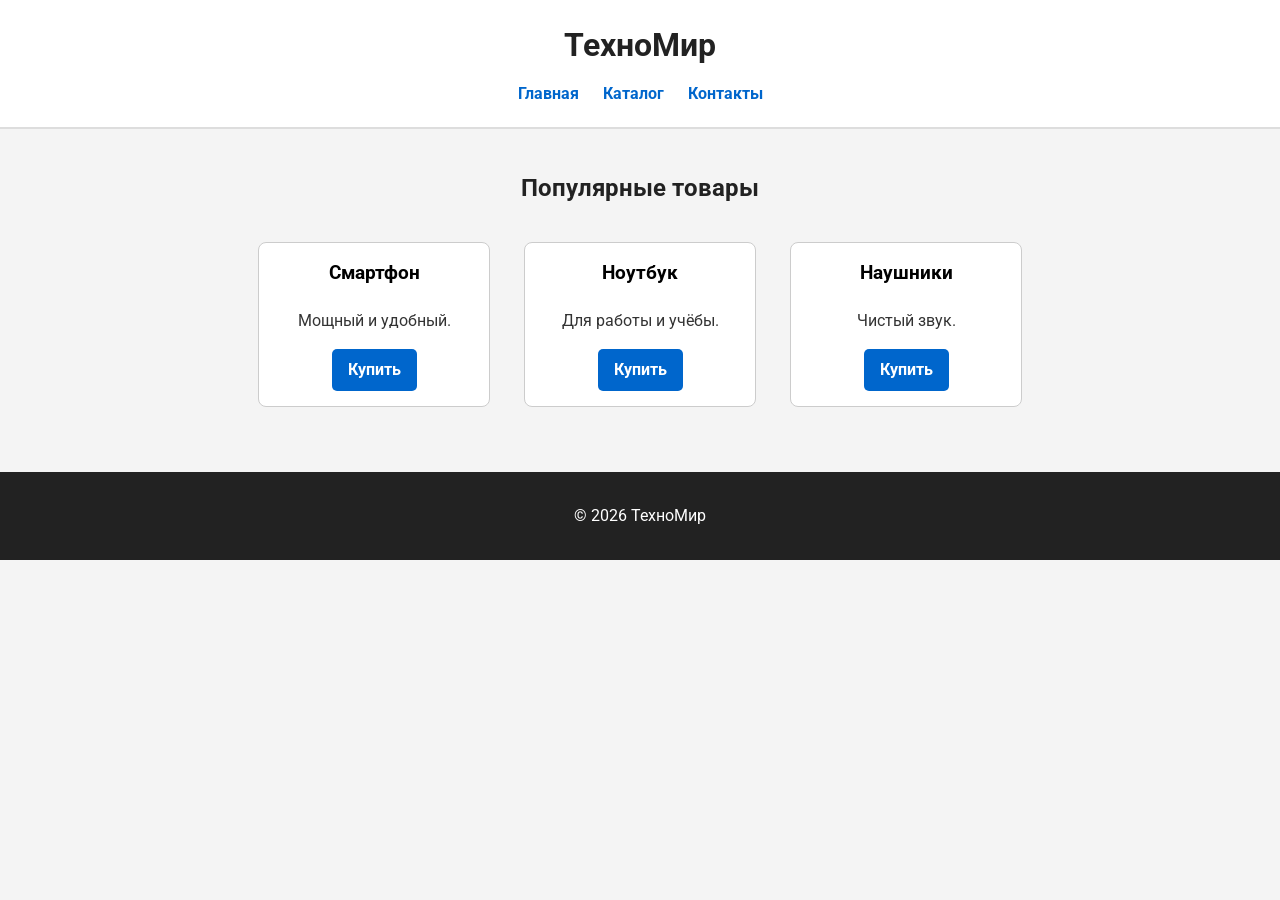
==== index.html @ f3bccc3f "Магазин электроники" ====
<!DOCTYPE html>
<html lang="ru">
<head>
    <meta charset="UTF-8">
    <meta name="viewport" content="width=device-width, initial-scale=1.0">
    <title>Магазин электроники "ТехноМир"</title>
    <link rel="stylesheet" href="css/normalize.css">
    <link rel="stylesheet" href="css/style.css">
</head>
<body>
    <header>
        <h1>ТехноМир</h1>
        <nav>
            <a href="#">Главная</a>
            <a href="#">Каталог</a>
            <a href="#">Контакты</a>
        </nav>
    </header>
    <main>
        <section class="products">
            <h2>Популярные товары</h2>
            <div class="product-card">
                <h3>Смартфон</h3>
                <p>Мощный и удобный.</p>
                <a href="#" class="btn">Купить</a>
            </div>
            <div class="product-card">
                <h3>Ноутбук</h3>
                <p>Для работы и учёбы.</p>
                <a href="#" class="btn">Купить</a>
            </div>
            <div class="product-card">
                <h3>Наушники</h3>
                <p>Чистый звук.</p>
                <a href="#" class="btn">Купить</a>
            </div>
        </section>
    </main>
    <footer>
        <p>&copy; 2026 ТехноМир</p>
    </footer>
</body>
</html>
---- css/style.css ----
/* Шрифт из Google Fonts */
@import url('https://fonts.googleapis.com/css2?family=Roboto:wght@400;700&display=swap');

/* Базовые стили страницы */
body {
    font-family: 'Roboto', sans-serif;
    font-size: 16px;
    font-weight: 400;
    line-height: 1.6;
    text-align: left;
    color: #333333;
    background-color: #f4f4f4;
    margin: 0;
    padding: 0;
}

/* Ссылки */
a {
    color: #0066cc;
    text-decoration: none;
}
a:hover {
    color: #004499;
    text-decoration: underline;
}

/* Шапка сайта */
header {
    background-color: #ffffff;
    padding: 20px;
    border-bottom: 2px solid #dddddd;
    text-align: center;
}
h1 {
    font-weight: 700;
    font-size: 2rem;
    color: #222222;
    margin: 0 0 10px 0;
}

/* Навигация */
nav a {
    margin: 0 10px;
    font-weight: 700;
}

/* Секция с товарами */
.products {
    text-align: center;
    padding: 20px 0;
}
.products h2 {
    font-weight: 700;
    color: #222222;
}

/* Карточки товаров */
.product-card {
    background-color: #ffffff;
    border: 1px solid #cccccc;
    border-radius: 8px;
    padding: 15px;
    margin: 15px;
    display: inline-block;
    width: 200px;
    vertical-align: top;
    text-align: center;
}
.product-card h3 {
    color: #000000;
    font-size: 1.2rem;
    margin-top: 0;
}

/* Кнопка «Купить» */
.btn {
    display: inline-block;
    background-color: #0066cc;
    color: #ffffff;
    padding: 8px 16px;
    border-radius: 5px;
    text-decoration: none;
    font-weight: 700;
}
.btn:hover {
    background-color: #004499;
    color: #ffffff;
    text-decoration: none;
}

/* Подвал */
footer {
    background-color: #222222;
    color: #ffffff;
    text-align: center;
    padding: 15px;
    margin-top: 30px;
}
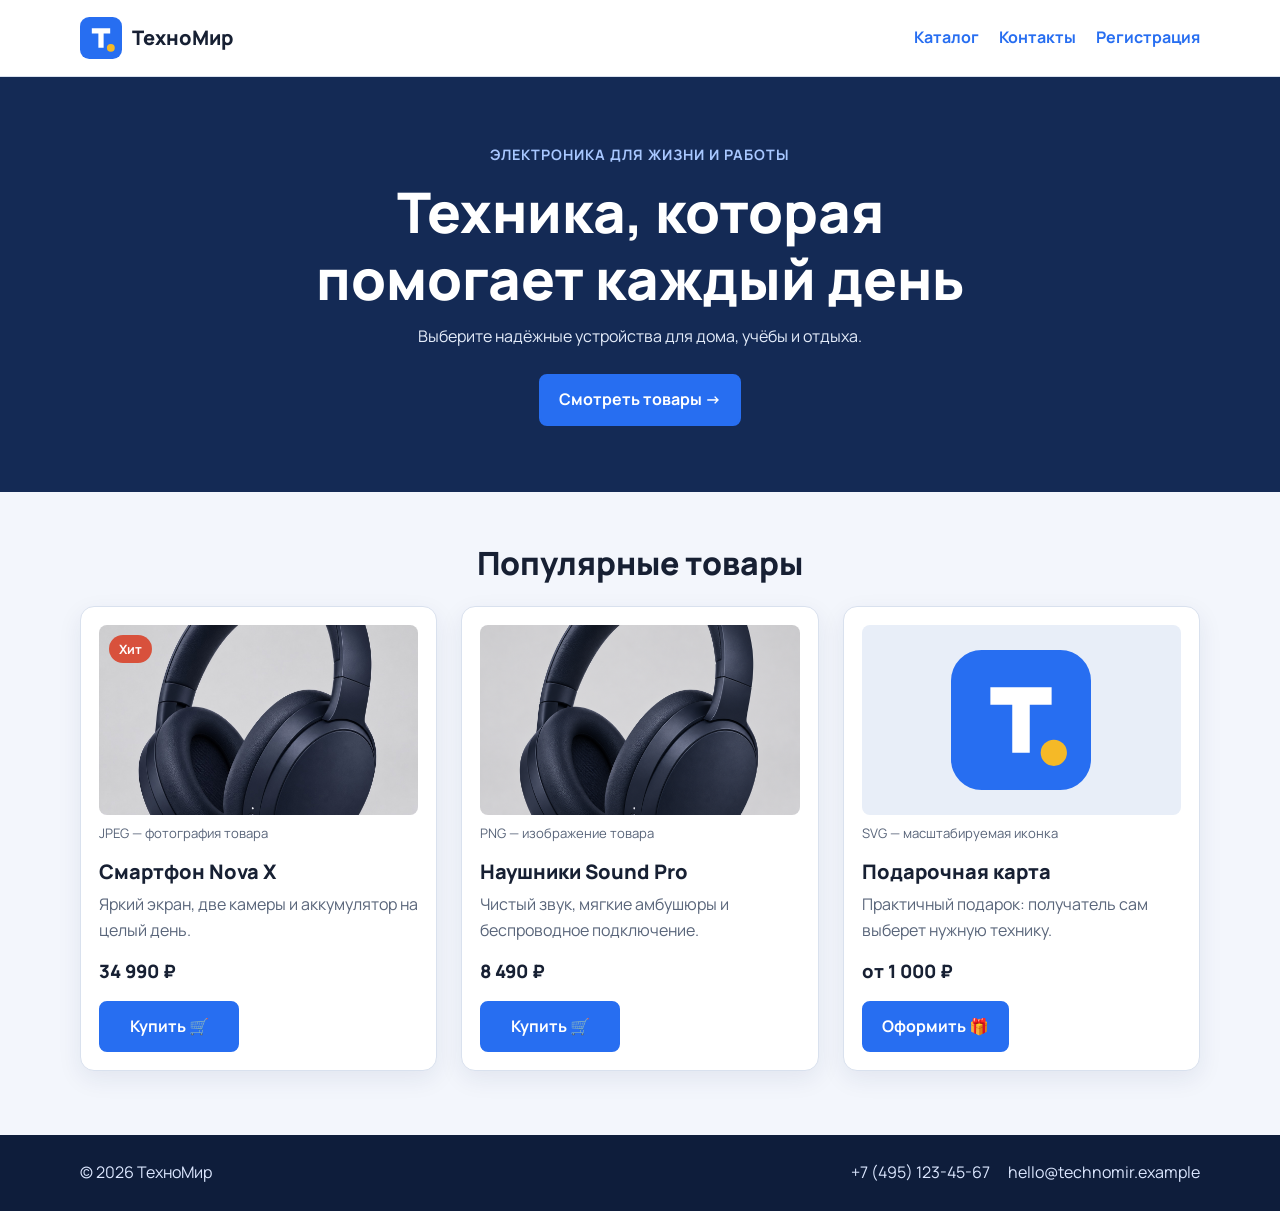
==== commit 71a6757e: "Добавлены лабораторные работы 3 4 6 7 8" ====
--- a/index.html
+++ b/index.html
@@ -3,41 +3,82 @@
 <head>
     <meta charset="UTF-8">
     <meta name="viewport" content="width=device-width, initial-scale=1.0">
-    <title>Магазин электроники "ТехноМир"</title>
+    <meta name="description" content="Интернет-магазин электроники ТехноМир">
+    <title>ТехноМир — магазин электроники</title>
     <link rel="stylesheet" href="css/normalize.css">
     <link rel="stylesheet" href="css/style.css">
 </head>
 <body>
-    <header>
-        <h1>ТехноМир</h1>
-        <nav>
-            <a href="#">Главная</a>
-            <a href="#">Каталог</a>
-            <a href="#">Контакты</a>
-        </nav>
+    <header class="site-header">
+        <div class="container header-content">
+            <a class="logo" href="index.html" aria-label="ТехноМир, главная страница">
+                <img src="images/logo.svg" width="42" height="42" alt="">
+                <span>ТехноМир</span>
+            </a>
+            <nav class="main-navigation" aria-label="Основная навигация">
+                <a href="#catalog">Каталог</a>
+                <a href="#contacts">Контакты</a>
+                <a href="form.html">Регистрация</a>
+            </nav>
+        </div>
     </header>
+
     <main>
-        <section class="products">
-            <h2>Популярные товары</h2>
-            <div class="product-card">
-                <h3>Смартфон</h3>
-                <p>Мощный и удобный.</p>
-                <a href="#" class="btn">Купить</a>
+        <section class="hero" aria-labelledby="hero-title">
+            <div class="container">
+                <p class="eyebrow">Электроника для жизни и работы</p>
+                <h1 id="hero-title">Техника, которая помогает каждый день</h1>
+                <p class="hero-text">Выберите надёжные устройства для дома, учёбы и отдыха.</p>
+                <a class="button" href="#catalog">Смотреть товары <span aria-hidden="true">→</span></a>
             </div>
-            <div class="product-card">
-                <h3>Ноутбук</h3>
-                <p>Для работы и учёбы.</p>
-                <a href="#" class="btn">Купить</a>
-            </div>
-            <div class="product-card">
-                <h3>Наушники</h3>
-                <p>Чистый звук.</p>
-                <a href="#" class="btn">Купить</a>
+        </section>
+
+        <section class="catalog container" id="catalog" aria-labelledby="catalog-title">
+            <h2 id="catalog-title">Популярные товары</h2>
+            <div class="product-grid">
+                <article class="product-card">
+                    <span class="product-badge">Хит</span>
+                    <figure>
+                        <img src="images/smartphone.jpg" width="1254" height="1254" alt="Смартфон в тёмном корпусе">
+                        <figcaption>JPEG — фотография товара</figcaption>
+                    </figure>
+                    <h3>Смартфон Nova X</h3>
+                    <p>Яркий экран, две камеры и аккумулятор на целый день.</p>
+                    <p class="price">34 990 ₽</p>
+                    <a class="button button-small" href="form.html">Купить <span aria-hidden="true">🛒</span></a>
+                </article>
+                <article class="product-card">
+                    <figure>
+                        <img src="images/headphones.png" width="1254" height="1254" alt="Беспроводные тёмно-синие наушники">
+                        <figcaption>PNG — изображение товара</figcaption>
+                    </figure>
+                    <h3>Наушники Sound Pro</h3>
+                    <p>Чистый звук, мягкие амбушюры и беспроводное подключение.</p>
+                    <p class="price">8 490 ₽</p>
+                    <a class="button button-small" href="form.html">Купить <span aria-hidden="true">🛒</span></a>
+                </article>
+                <article class="product-card">
+                    <figure>
+                        <img src="images/logo.svg" width="120" height="120" alt="Векторный логотип ТехноМира">
+                        <figcaption>SVG — масштабируемая иконка</figcaption>
+                    </figure>
+                    <h3>Подарочная карта</h3>
+                    <p>Практичный подарок: получатель сам выберет нужную технику.</p>
+                    <p class="price">от 1 000 ₽</p>
+                    <a class="button button-small" href="form.html">Оформить <span aria-hidden="true">🎁</span></a>
+                </article>
             </div>
         </section>
     </main>
-    <footer>
-        <p>&copy; 2026 ТехноМир</p>
+
+    <footer class="site-footer" id="contacts">
+        <div class="container footer-content">
+            <p>© 2026 ТехноМир</p>
+            <address>
+                <a href="tel:+74951234567">+7 (495) 123-45-67</a>
+                <a href="mailto:hello@technomir.example">hello@technomir.example</a>
+            </address>
+        </div>
     </footer>
 </body>
-</html>+</html>
--- a/css/style.css
+++ b/css/style.css
@@ -1,98 +1,88 @@
-/* Шрифт из Google Fonts */
-@import url('https://fonts.googleapis.com/css2?family=Roboto:wght@400;700&display=swap');
+/* ЛР3: шрифт Manrope из Google Fonts поддерживает кириллицу. */
+@import url('https://fonts.googleapis.com/css2?family=Manrope:wght@400;600;700;800&display=swap');
 
-/* Базовые стили страницы */
-body {
-    font-family: 'Roboto', sans-serif;
-    font-size: 16px;
-    font-weight: 400;
-    line-height: 1.6;
-    text-align: left;
-    color: #333333;
-    background-color: #f4f4f4;
-    margin: 0;
-    padding: 0;
+:root { --accent: #276ef1; --accent-dark: #1555ca; --ink: #172033; --muted: #59657a; --surface: #ffffff; --page: #f3f6fc; --border: #d9e1ee; }
+
+/* ЛР4: единый расчёт размеров с учётом padding и border. */
+*, *::before, *::after { box-sizing: border-box; }
+
+html { min-width: 320px; }
+
+body { min-height: 100vh; margin: 0; color: var(--ink); background-color: var(--page); font-family: 'Manrope', sans-serif; font-size: 16px; font-weight: 400; line-height: 1.6; }
+
+::selection { color: #ffffff; background-color: var(--accent); }
+
+a { color: var(--accent); text-decoration: none; }
+a:visited { color: #6246a8; }
+a:hover { color: var(--accent-dark); text-decoration: underline; }
+a:active { color: #0a347f; }
+a:focus-visible, button:focus-visible, input:focus-visible { outline: 3px solid #f5b927; outline-offset: 3px; }
+
+.container { width: min(1120px, calc(100% - 40px)); max-width: 1120px; margin: 0 auto; }
+.site-header { position: relative; z-index: 1; background-color: var(--surface); border-bottom: 1px solid var(--border); }
+.header-content, .footer-content { display: flex; align-items: center; justify-content: space-between; min-height: 76px; }
+.logo { display: inline-flex; align-items: center; gap: 10px; color: var(--ink); font-size: 1.25rem; font-weight: 800; }
+.logo:hover, .logo:visited { color: var(--ink); text-decoration: none; }
+.main-navigation { display: flex; flex-wrap: wrap; gap: 20px; font-weight: 700; }
+
+.hero { min-height: 290px; padding: 66px 0; color: #ffffff; text-align: center; background-color: #142a55; }
+.eyebrow { margin: 0; color: #a8c7ff; font-size: 0.9rem; font-weight: 700; letter-spacing: 0.07em; text-transform: uppercase; }
+h1, h2, h3 { font-weight: 800; line-height: 1.2; }
+h1 { max-width: 760px; margin: 12px auto; font-size: clamp(2rem, 5vw, 3.5rem); }
+h2 { margin: 0 0 24px; font-size: 2rem; text-align: center; }
+.hero-text { max-width: 600px; margin: 0 auto 24px; color: #e4ecfa; }
+
+.button { display: inline-block; min-width: 160px; padding: 11px 18px; color: #ffffff; font-weight: 700; text-align: center; background-color: var(--accent); border: 2px solid var(--accent); border-radius: 8px; }
+.button:visited { color: #ffffff; }
+.button:hover { color: #ffffff; text-decoration: none; background-color: var(--accent-dark); border-color: var(--accent-dark); }
+.button:active { transform: translateY(1px); }
+.button-small { min-width: 140px; }
+
+.catalog { padding: 52px 0 64px; }
+.product-grid { display: grid; grid-template-columns: repeat(3, minmax(0, 1fr)); gap: 24px; }
+.product-card { position: relative; min-width: 0; max-width: 100%; padding: 18px; overflow: hidden; background-color: var(--surface); border: 1px solid var(--border); border-radius: 14px; box-shadow: 0 8px 24px rgb(20 42 85 / 8%); }
+.product-card figure { margin: 0; }
+.product-card img { display: block; width: 100%; height: 190px; max-height: 190px; object-fit: cover; object-position: center; background-color: #e8eef8; border-radius: 8px; }
+.product-card:last-child img { object-fit: contain; padding: 25px; }
+figcaption { margin-top: 8px; color: var(--muted); font-size: 0.82rem; }
+.product-card h3 { margin: 16px 0 8px; font-size: 1.25rem; }
+.product-card p { margin: 0 0 14px; color: var(--muted); }
+.product-card .price { color: var(--ink); font-size: 1.15rem; font-weight: 800; }
+.product-badge { position: absolute; top: 28px; left: 28px; z-index: 1; padding: 4px 10px; color: #ffffff; font-size: 0.8rem; font-weight: 700; background-color: #d8513c; border-radius: 999px; }
+
+.site-footer { color: #dce7ff; background-color: #0e1d3b; }
+.site-footer p { margin: 0; }
+.site-footer address { display: flex; gap: 18px; font-style: normal; }
+.site-footer a, .site-footer a:visited { color: #dce7ff; }
+
+/* ЛР7: footer остаётся у нижнего края даже при короткой странице. */
+.form-page { display: flex; flex-direction: column; min-height: 100vh; }
+.form-page main { flex: 1; }
+.registration { width: min(760px, calc(100% - 40px)); margin: 48px auto; padding: 30px; background-color: var(--surface); border: 1px solid var(--border); border-radius: 14px; }
+.registration > p::first-line { font-weight: 700; }
+.registration > p::first-letter { color: var(--accent); font-size: 1.5em; }
+fieldset { margin: 0 0 22px; padding: 20px; border: 1px solid var(--border); border-radius: 10px; }
+legend { padding: 0 8px; font-weight: 800; }
+.form-row { display: grid; gap: 6px; margin-bottom: 16px; }
+label, .field-title { font-weight: 700; }
+input:not([type='radio']):not([type='checkbox']) { width: 100%; min-height: 44px; padding: 10px 12px; color: var(--ink); font: inherit; background-color: #fbfcff; border: 1px solid #aebbd0; border-radius: 7px; }
+input:enabled { background-color: #fbfcff; }
+input:required { border-left: 4px solid var(--accent); }
+input::placeholder { color: #74829a; font-style: italic; }
+.choice-group { display: flex; flex-wrap: wrap; gap: 10px 18px; margin-top: 7px; }
+.choice-group label { font-weight: 400; }
+input:checked + label { color: #9a3440; font-weight: 700; text-decoration: line-through; }
+.form-button { cursor: pointer; font: inherit; }
+.form-button::before { content: '✓ '; }
+.pseudo-list { padding-left: 24px; }
+.pseudo-list li:nth-child(odd) { color: #1555ca; }
+.pseudo-list li:nth-child(even) { color: #9a3440; }
+.pseudo-list li::marker { color: var(--accent); }
+.pseudo-list li::before { content: 'CSS: '; font-weight: 700; }
+.pseudo-list li::after { content: ' — готово'; color: var(--muted); }
+
+@media (max-width: 760px) {
+    .header-content, .footer-content { flex-direction: column; justify-content: center; gap: 12px; padding: 14px 0; }
+    .product-grid { grid-template-columns: 1fr; }
+    .site-footer address { flex-direction: column; gap: 4px; text-align: center; }
 }
-
-/* Ссылки */
-a {
-    color: #0066cc;
-    text-decoration: none;
-}
-a:hover {
-    color: #004499;
-    text-decoration: underline;
-}
-
-/* Шапка сайта */
-header {
-    background-color: #ffffff;
-    padding: 20px;
-    border-bottom: 2px solid #dddddd;
-    text-align: center;
-}
-h1 {
-    font-weight: 700;
-    font-size: 2rem;
-    color: #222222;
-    margin: 0 0 10px 0;
-}
-
-/* Навигация */
-nav a {
-    margin: 0 10px;
-    font-weight: 700;
-}
-
-/* Секция с товарами */
-.products {
-    text-align: center;
-    padding: 20px 0;
-}
-.products h2 {
-    font-weight: 700;
-    color: #222222;
-}
-
-/* Карточки товаров */
-.product-card {
-    background-color: #ffffff;
-    border: 1px solid #cccccc;
-    border-radius: 8px;
-    padding: 15px;
-    margin: 15px;
-    display: inline-block;
-    width: 200px;
-    vertical-align: top;
-    text-align: center;
-}
-.product-card h3 {
-    color: #000000;
-    font-size: 1.2rem;
-    margin-top: 0;
-}
-
-/* Кнопка «Купить» */
-.btn {
-    display: inline-block;
-    background-color: #0066cc;
-    color: #ffffff;
-    padding: 8px 16px;
-    border-radius: 5px;
-    text-decoration: none;
-    font-weight: 700;
-}
-.btn:hover {
-    background-color: #004499;
-    color: #ffffff;
-    text-decoration: none;
-}
-
-/* Подвал */
-footer {
-    background-color: #222222;
-    color: #ffffff;
-    text-align: center;
-    padding: 15px;
-    margin-top: 30px;
-}
